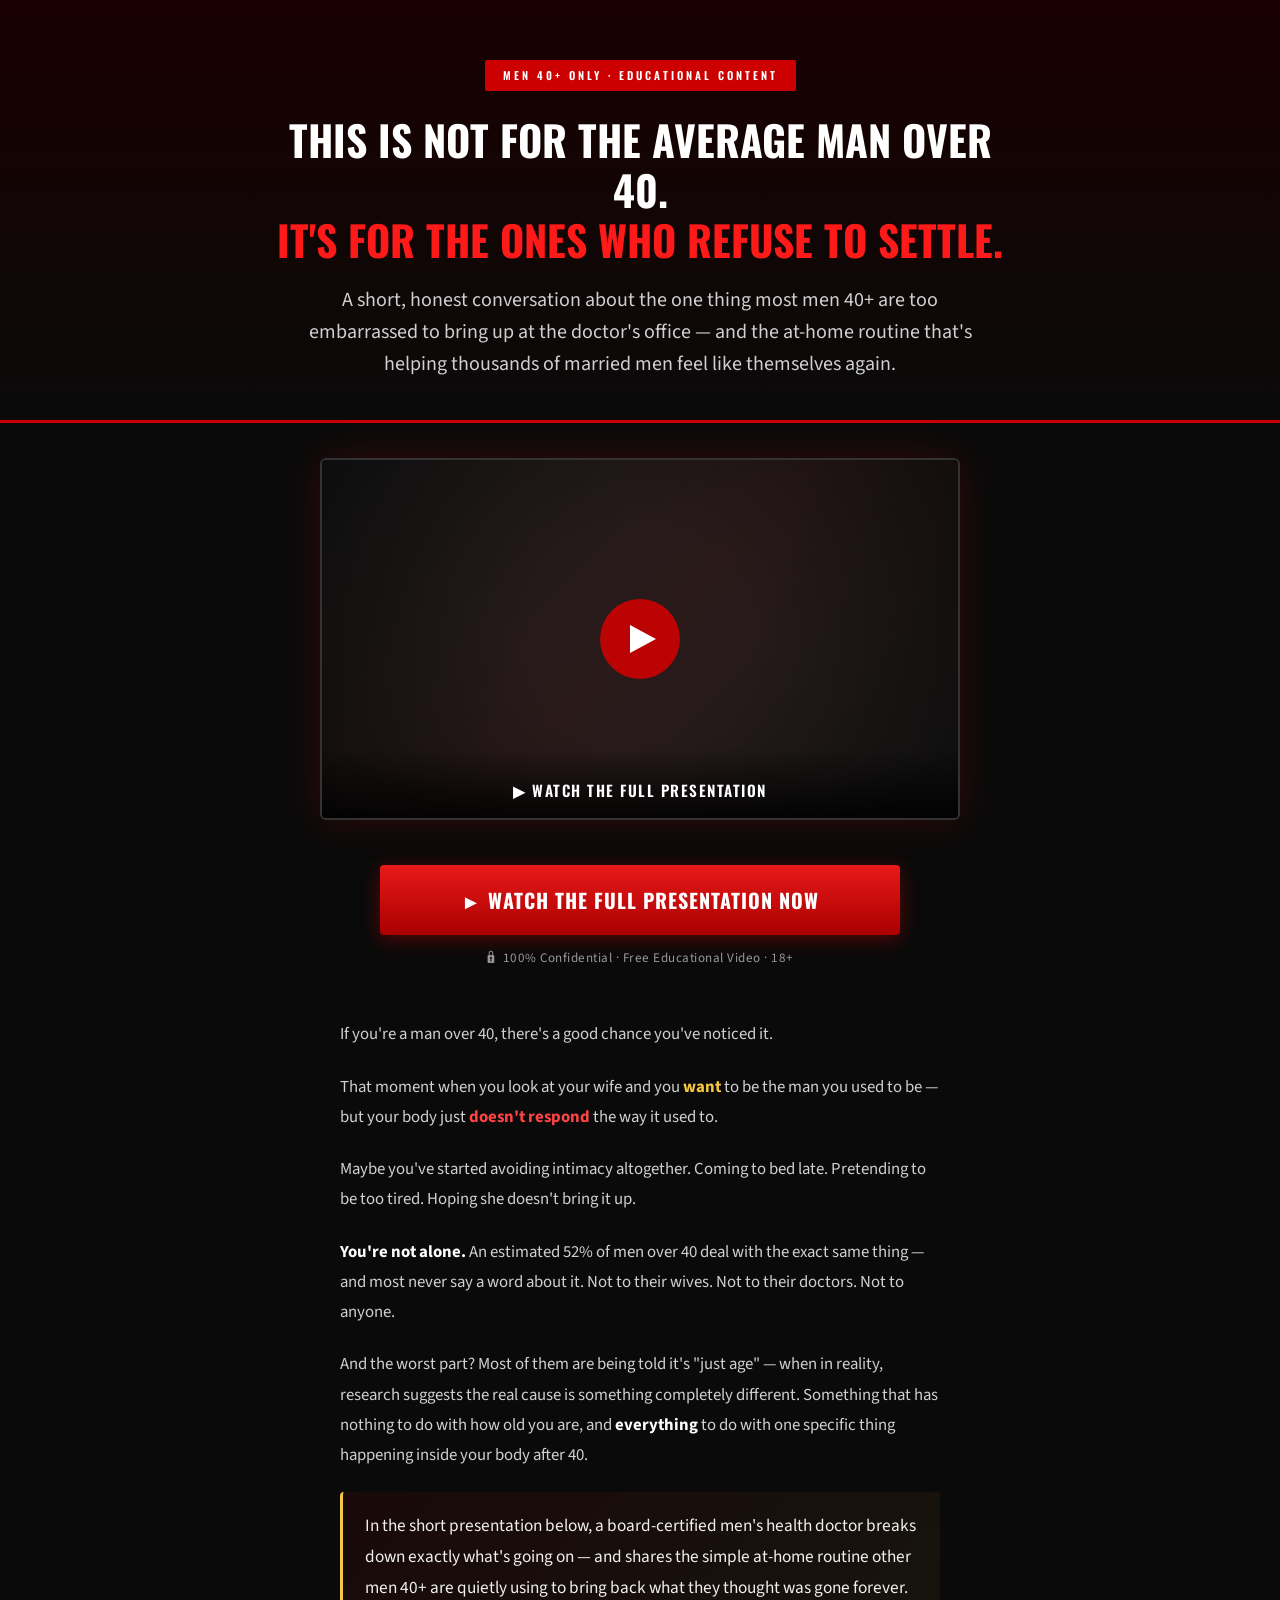
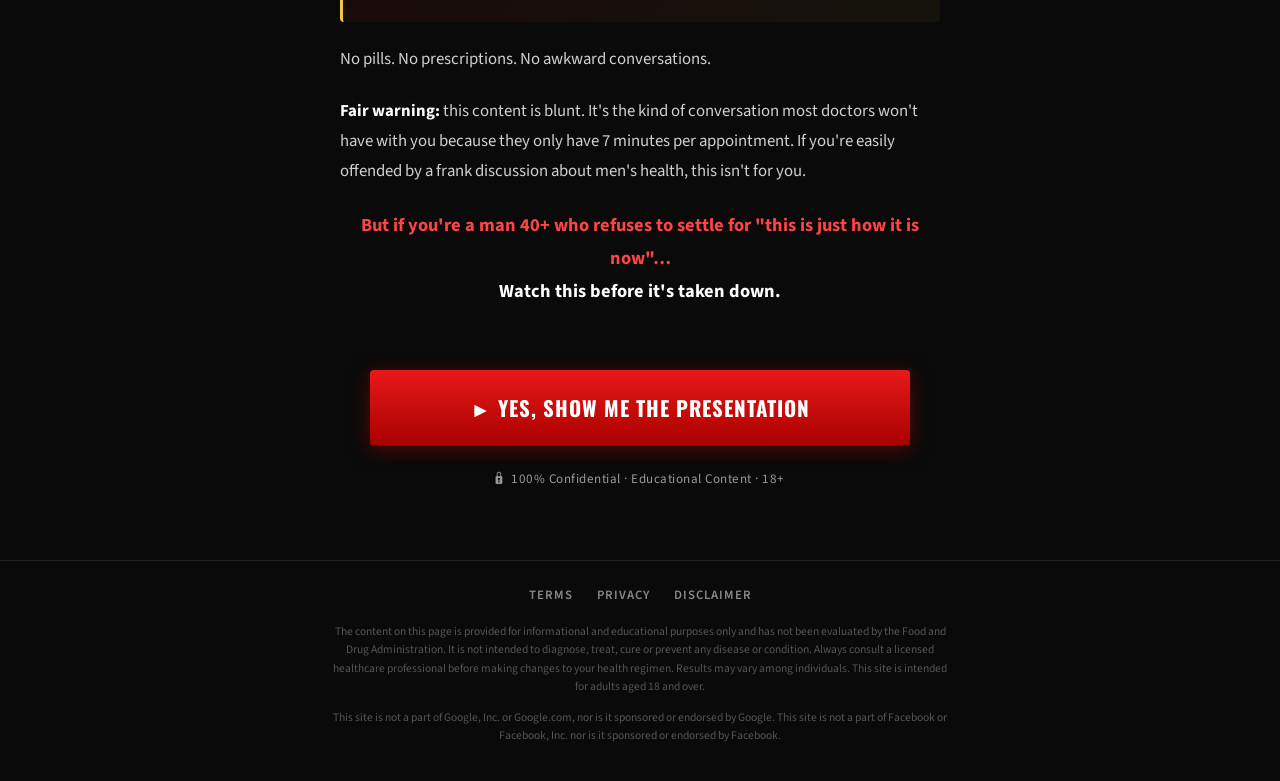
==== pshorse/index.html @ dc163698 "fix: update presell copy - compliance adjustments" ====
<!DOCTYPE html>
<html lang="en">
<head>
  <meta charset="utf-8">
  <title>For Men Over 40 Who Refuse To Settle</title>
  <meta name="viewport" content="width=device-width, initial-scale=1.0">
  <meta name="description" content="A frank conversation about what really changes for men after 40 — and the simple at-home routine other men 40+ are using to feel like themselves again.">
  <meta name="robots" content="index, follow">
  <link rel="preconnect" href="https://fonts.googleapis.com">
  <link rel="preconnect" href="https://fonts.gstatic.com" crossorigin>
  <link href="https://fonts.googleapis.com/css2?family=Oswald:wght@500;600;700&family=Source+Sans+Pro:wght@400;600;700&display=swap" rel="stylesheet">
  <link rel="stylesheet" href="style.css">
</head>

<body>

  <!-- ========== HERO SECTION ========== -->
  <section class="hero">
    <div class="badge">Men 40+ Only · Educational Content</div>
    <h1 class="headline">
      This Is Not For The Average Man Over 40.<br>
      <span class="red">It's For The Ones Who Refuse To Settle.</span>
    </h1>
    <p class="sub-headline">
      A short, honest conversation about the one thing most men 40+ are too embarrassed to bring up at the doctor's office — and the at-home routine that's helping thousands of married men feel like themselves again.
    </p>
  </section>

  <!-- ========== VIDEO SECTION ========== -->
  <section class="video-section">
    <a href="https://lp.gelatinrevive.online/preclick" class="video-wrapper" id="video-cta" aria-label="Watch the video">
      <div class="video-thumbnail">
        <video autoplay loop muted playsinline poster="">
          <source src="./images/ed02.mp4" type="video/mp4">
        </video>
        <div class="play-btn"></div>
        <div class="video-label">▶ Watch the full presentation</div>
      </div>
    </a>
  </section>

  <!-- ========== CTA TOP ========== -->
  <div class="cta-container">
    <a href="https://lp.gelatinrevive.online/preclick" class="cta-btn" id="cta-top">► Watch The Full Presentation Now</a>
    <p class="cta-sub"><span class="lock-icon">🔒</span> 100% Confidential · Free Educational Video · 18+</p>
  </div>

  <!-- ========== BODY COPY ========== -->
  <article class="body-copy">
    <p>
      If you're a man over 40, there's a good chance you've noticed it.
    </p>

    <p>
      That moment when you look at your wife and you <span class="highlight">want</span> to be the man you used to be — but your body just <span class="red-text">doesn't respond</span> the way it used to.
    </p>

    <p>
      Maybe you've started avoiding intimacy altogether. Coming to bed late. Pretending to be too tired. Hoping she doesn't bring it up.
    </p>

    <p>
      <strong>You're not alone.</strong> An estimated 52% of men over 40 deal with the exact same thing — and most never say a word about it. Not to their wives. Not to their doctors. Not to anyone.
    </p>

    <p>
      And the worst part? Most of them are being told it's "just age" — when in reality, research suggests the real cause is something completely different. Something that has nothing to do with how old you are, and <strong>everything</strong> to do with one specific thing happening inside your body after 40.
    </p>

    <p class="highlight-block">
      In the short presentation below, a board-certified men's health doctor breaks down exactly what's going on — and shares the simple at-home routine other men 40+ are quietly using to bring back what they thought was gone forever.
    </p>

    <p>
      No pills. No prescriptions. No awkward conversations.
    </p>

    <p>
      <strong>Fair warning:</strong> this content is blunt. It's the kind of conversation most doctors won't have with you because they only have 7 minutes per appointment. If you're easily offended by a frank discussion about men's health, this isn't for you.
    </p>

    <p class="red-text" style="text-align: center; font-size: 1.15rem;">
      But if you're a man 40+ who refuses to settle for "this is just how it is now"…<br>
      <strong style="color: #fff;">Watch this before it's taken down.</strong>
    </p>
  </article>

  <!-- ========== CTA BOTTOM ========== -->
  <div class="cta-bottom">
    <a href="https://lp.gelatinrevive.online/preclick" class="cta-btn-bottom" id="cta-bottom">► Yes, Show Me The Presentation</a>
    <p class="cta-sub"><span class="lock-icon">🔒</span> 100% Confidential · Educational Content · 18+</p>
  </div>

  <!-- ========== FOOTER ========== -->
  <footer class="footer">
    <div class="footer-links">
      <a href="terms.html">Terms</a>
      <a href="privacy.html">Privacy</a>
      <a href="disclaimer.html">Disclaimer</a>
    </div>
    <p class="footer-disclaimer">
      The content on this page is provided for informational and educational purposes only and has not been evaluated by the Food and Drug Administration. It is not intended to diagnose, treat, cure or prevent any disease or condition. Always consult a licensed healthcare professional before making changes to your health regimen. Results may vary among individuals. This site is intended for adults aged 18 and over.
    </p>
    <p class="footer-disclaimer">
      This site is not a part of Google, Inc. or Google.com, nor is it sponsored or endorsed by Google. This site is not a part of Facebook or Facebook, Inc. nor is it sponsored or endorsed by Facebook.
    </p>
  </footer>

  <!-- ========== SCRIPTS ========== -->
  <script src="script.js"></script>
  <script type="text/javascript" src="https://lp.gelatinrevive.online/pretrack.js?rtkcmpid=6a3718ef67ed99c9d39d6f84"></script>
</body>
</html>
---- pshorse/style.css ----
/* ============================================
   PRESELL VIGORTRIX — GOOGLE ADS VERSION
   Pegada agressiva, página curta, compliance-aware
   ============================================ */

/* ========== RESET ========== */
*, *::before, *::after {
  margin: 0;
  padding: 0;
  box-sizing: border-box;
}

/* ========== BASE ========== */
body {
  background-color: #0a0a0a;
  color: #e0e0e0;
  font-family: 'Source Sans Pro', Helvetica, Arial, sans-serif;
  font-size: 18px;
  line-height: 1.7;
  -webkit-font-smoothing: antialiased;
  overflow-x: hidden;
}

a {
  text-decoration: none;
  color: inherit;
}

img, video {
  max-width: 100%;
  display: block;
}

/* ========== HERO SECTION ========== */
.hero {
  background: linear-gradient(180deg, #1a0000 0%, #0a0a0a 100%);
  padding: 50px 20px 30px;
  text-align: center;
  border-bottom: 3px solid #cc0000;
}

.badge {
  display: inline-block;
  background: #cc0000;
  color: #fff;
  font-family: 'Oswald', sans-serif;
  font-size: 11px;
  font-weight: 600;
  letter-spacing: 3px;
  text-transform: uppercase;
  padding: 6px 18px;
  margin-bottom: 24px;
  border-radius: 2px;
}

.headline {
  font-family: 'Oswald', sans-serif;
  font-size: 2.1rem;
  font-weight: 700;
  color: #ffffff;
  text-transform: uppercase;
  line-height: 1.2;
  max-width: 760px;
  margin: 0 auto 20px;
}

.headline .red {
  color: #ff1a1a;
}

.sub-headline {
  font-family: 'Source Sans Pro', sans-serif;
  font-size: 1.15rem;
  font-weight: 400;
  color: #d0d0d0;
  line-height: 1.6;
  max-width: 680px;
  margin: 0 auto;
}

.sub-headline strong {
  color: #f5c842;
  font-weight: 700;
}

/* ========== VIDEO SECTION ========== */
.video-section {
  padding: 35px 20px 25px;
  text-align: center;
}

.video-wrapper {
  max-width: 640px;
  margin: 0 auto;
  position: relative;
  cursor: pointer;
  border-radius: 6px;
  overflow: hidden;
  box-shadow: 0 0 40px rgba(204, 0, 0, 0.2);
  border: 2px solid #333;
  transition: box-shadow 0.3s ease, border-color 0.3s ease;
  display: block;
}

.video-wrapper:hover {
  box-shadow: 0 0 50px rgba(204, 0, 0, 0.35);
  border-color: #cc0000;
}

.video-thumbnail {
  width: 100%;
  aspect-ratio: 16/9;
  background: linear-gradient(135deg, #1a1a1a 0%, #2a1a1a 50%, #1a1a1a 100%);
  display: flex;
  align-items: center;
  justify-content: center;
  position: relative;
}

.video-thumbnail::before {
  content: '';
  position: absolute;
  inset: 0;
  background: radial-gradient(circle at center, transparent 30%, rgba(0,0,0,0.5) 100%);
  z-index: 1;
}

.video-thumbnail img,
.video-thumbnail video {
  width: 100%;
  height: 100%;
  object-fit: cover;
  position: absolute;
  inset: 0;
}

.play-btn {
  width: 80px;
  height: 80px;
  background: rgba(204, 0, 0, 0.9);
  border-radius: 50%;
  display: flex;
  align-items: center;
  justify-content: center;
  position: relative;
  z-index: 2;
  transition: transform 0.3s ease, background 0.3s ease;
  animation: pulse-ring 2s ease-out infinite;
}

.video-wrapper:hover .play-btn {
  transform: scale(1.1);
  background: rgba(255, 26, 26, 1);
}

.play-btn::after {
  content: '';
  width: 0;
  height: 0;
  border-style: solid;
  border-width: 14px 0 14px 26px;
  border-color: transparent transparent transparent #ffffff;
  margin-left: 5px;
}

@keyframes pulse-ring {
  0% { box-shadow: 0 0 0 0 rgba(204, 0, 0, 0.5); }
  70% { box-shadow: 0 0 0 20px rgba(204, 0, 0, 0); }
  100% { box-shadow: 0 0 0 0 rgba(204, 0, 0, 0); }
}

.video-label {
  font-family: 'Oswald', sans-serif;
  position: absolute;
  bottom: 0;
  left: 0;
  right: 0;
  background: linear-gradient(transparent, rgba(0,0,0,0.85));
  color: #fff;
  font-size: 0.95rem;
  font-weight: 600;
  letter-spacing: 1.5px;
  text-transform: uppercase;
  padding: 30px 15px 14px;
  z-index: 2;
}

/* ========== CTA BUTTONS ========== */
.cta-container {
  text-align: center;
  padding: 20px 20px 10px;
}

.cta-btn {
  display: inline-block;
  background: linear-gradient(180deg, #e81919 0%, #a00 100%);
  color: #fff;
  font-family: 'Oswald', sans-serif;
  font-size: 1.25rem;
  font-weight: 700;
  text-transform: uppercase;
  letter-spacing: 1px;
  text-decoration: none;
  padding: 18px 40px;
  border-radius: 4px;
  border: none;
  cursor: pointer;
  transition: transform 0.2s ease, box-shadow 0.2s ease;
  box-shadow: 0 4px 20px rgba(204, 0, 0, 0.4);
  max-width: 520px;
  width: 100%;
}

.cta-btn:hover {
  transform: translateY(-2px);
  box-shadow: 0 6px 30px rgba(204, 0, 0, 0.6);
}

.cta-btn:active {
  transform: translateY(0);
}

.cta-bottom {
  text-align: center;
  padding: 10px 20px 50px;
}

.cta-btn-bottom {
  display: inline-block;
  background: linear-gradient(180deg, #e81919 0%, #a00 100%);
  color: #fff;
  font-family: 'Oswald', sans-serif;
  font-size: 1.3rem;
  font-weight: 700;
  text-transform: uppercase;
  letter-spacing: 1px;
  text-decoration: none;
  padding: 20px 40px;
  border-radius: 4px;
  border: none;
  cursor: pointer;
  transition: transform 0.2s ease, box-shadow 0.2s ease;
  box-shadow: 0 4px 20px rgba(204, 0, 0, 0.4);
  max-width: 540px;
  width: 100%;
  position: relative;
  overflow: hidden;
}

.cta-btn-bottom:hover {
  transform: translateY(-2px);
  box-shadow: 0 6px 30px rgba(204, 0, 0, 0.6);
}

.cta-btn-bottom::after {
  content: '';
  position: absolute;
  top: 0;
  left: -100%;
  width: 100%;
  height: 100%;
  background: linear-gradient(90deg, transparent, rgba(255,255,255,0.15), transparent);
  animation: shimmer 2.5s ease-in-out infinite;
}

@keyframes shimmer {
  0% { left: -100%; }
  100% { left: 100%; }
}

.cta-sub {
  font-family: 'Source Sans Pro', sans-serif;
  color: #999;
  font-size: 0.82rem;
  margin-top: 12px;
  letter-spacing: 0.5px;
}

.cta-sub .lock-icon {
  margin-right: 4px;
}

/* ========== BODY COPY ========== */
.body-copy {
  max-width: 640px;
  margin: 0 auto;
  padding: 30px 24px 20px;
}

.body-copy p {
  margin-bottom: 22px;
  color: #d0d0d0;
  font-size: 1.05rem;
  line-height: 1.8;
}

.body-copy strong {
  color: #ffffff;
  font-weight: 700;
}

.body-copy .highlight {
  color: #f5c842;
  font-weight: 700;
}

.body-copy .red-text {
  color: #ff4444;
  font-weight: 700;
}

.body-copy .highlight-block {
  background: linear-gradient(135deg, rgba(204, 0, 0, 0.08) 0%, rgba(245, 200, 66, 0.05) 100%);
  border-left: 3px solid #f5c842;
  padding: 18px 22px;
  border-radius: 4px;
  font-size: 1.08rem !important;
  color: #f0f0f0 !important;
}

/* ========== FOOTER ========== */
.footer {
  border-top: 1px solid #222;
  padding: 24px 20px;
  text-align: center;
  margin-top: 20px;
}

.footer-links {
  display: flex;
  justify-content: center;
  gap: 24px;
  margin-bottom: 16px;
}

.footer-links a {
  color: #888;
  font-size: 0.8rem;
  text-decoration: none;
  font-weight: 600;
  text-transform: uppercase;
  letter-spacing: 1px;
  transition: color 0.2s ease;
}

.footer-links a:hover {
  color: #ccc;
}

.footer-disclaimer {
  color: #555;
  font-size: 0.72rem;
  line-height: 1.6;
  max-width: 620px;
  margin: 0 auto 12px;
}

/* ========== RESPONSIVE ========== */
@media (max-width: 480px) {
  .headline {
    font-size: 1.55rem;
  }
  .sub-headline {
    font-size: 1rem;
  }
  .body-copy p {
    font-size: 1rem;
  }
  .cta-btn, .cta-btn-bottom {
    font-size: 1.05rem;
    padding: 16px 24px;
  }
  .play-btn {
    width: 65px;
    height: 65px;
  }
  .play-btn::after {
    border-width: 11px 0 11px 20px;
  }
  .video-label {
    font-size: 0.78rem;
    letter-spacing: 1px;
  }
}

@media (min-width: 768px) {
  .hero {
    padding: 60px 30px 40px;
  }
  .headline {
    font-size: 2.6rem;
  }
  .sub-headline {
    font-size: 1.25rem;
  }
  .body-copy {
    padding: 40px 20px 30px;
  }
}
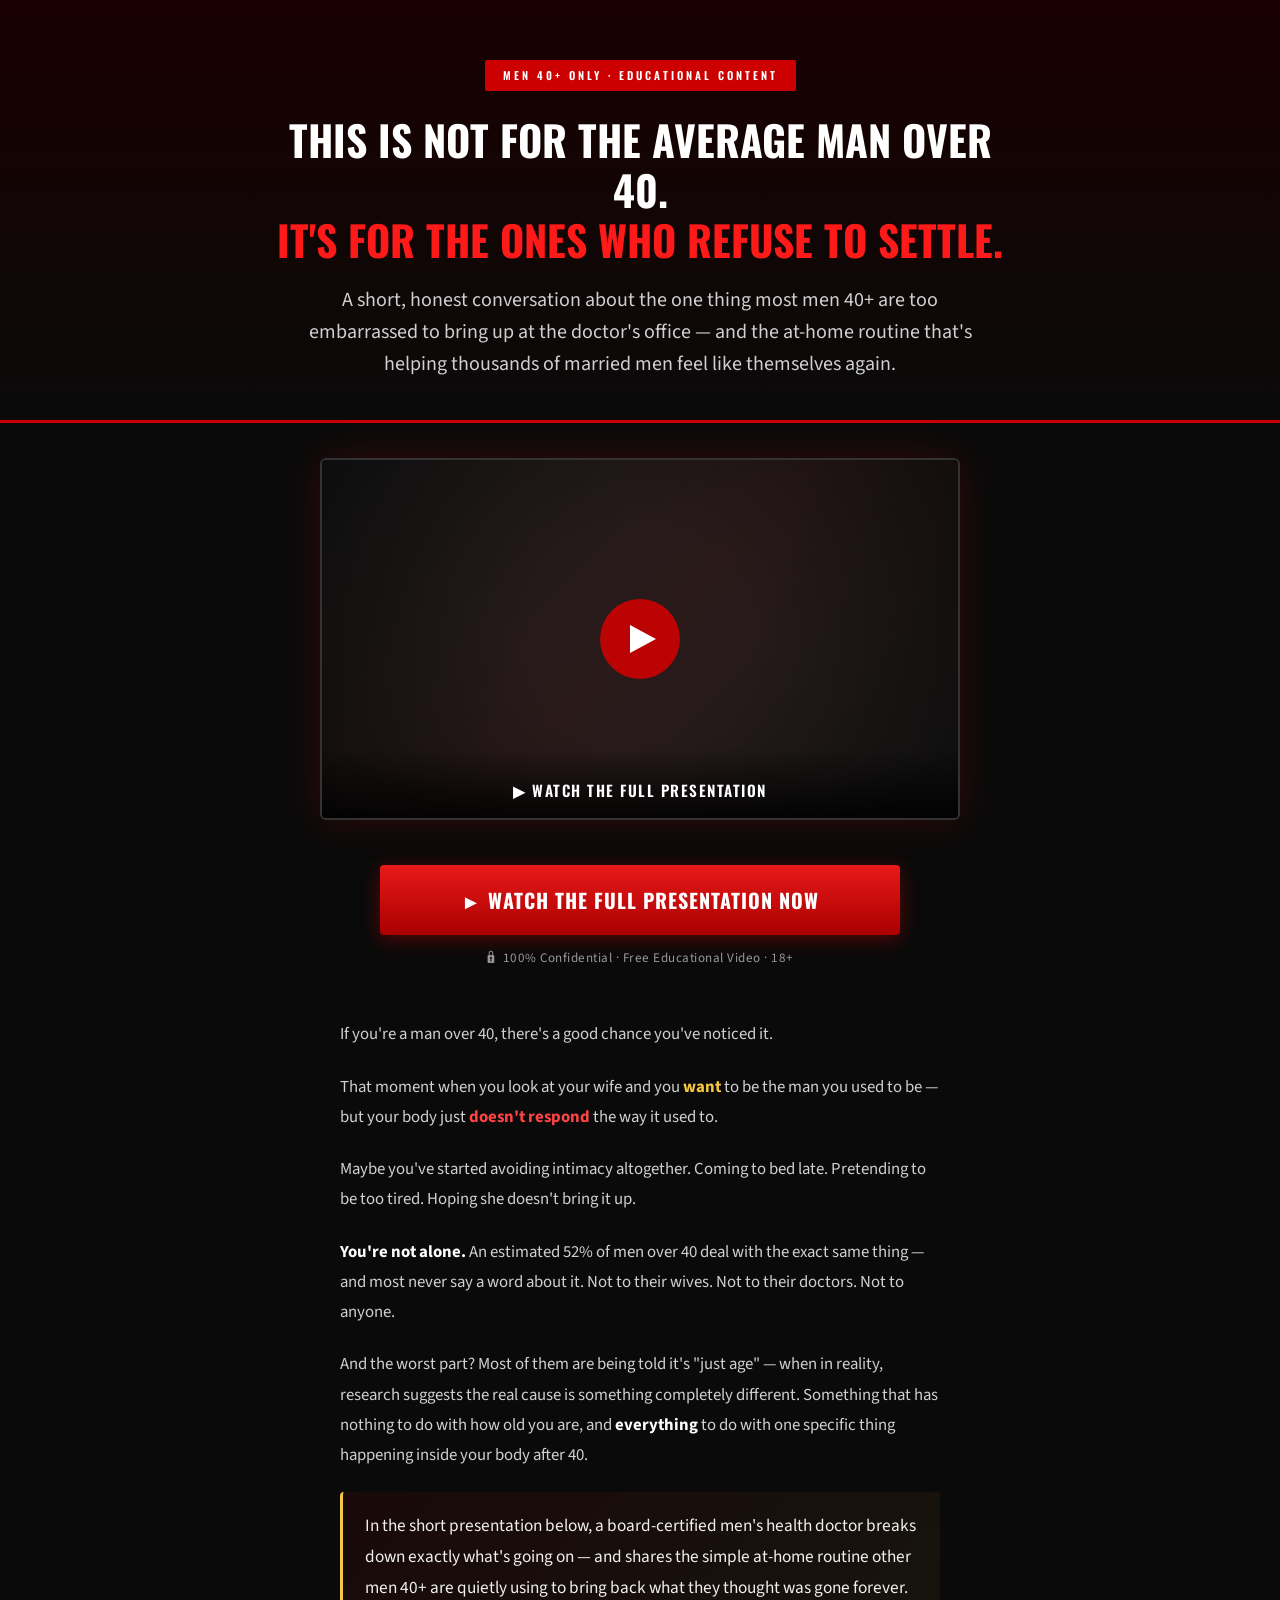
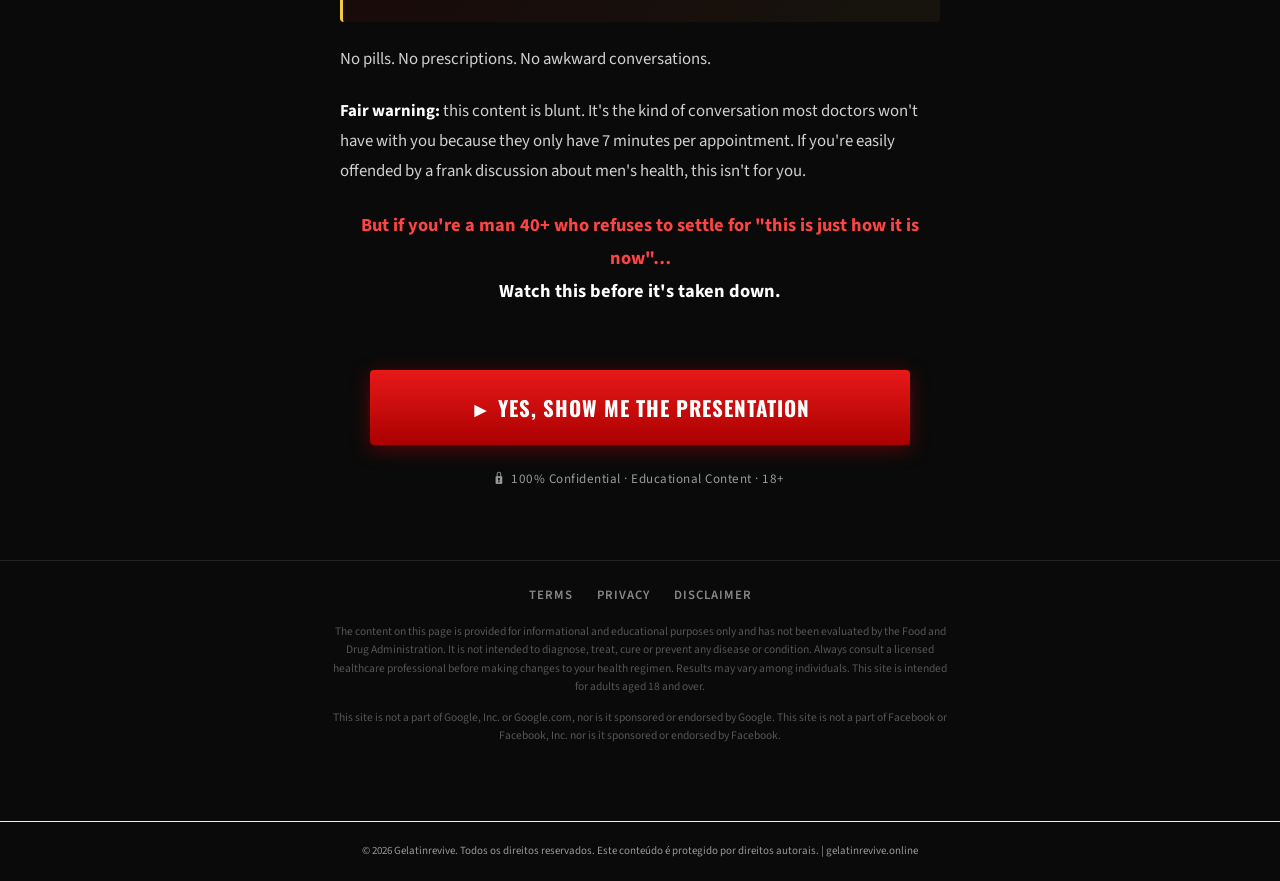
==== commit b77a4db5: "fix: update presell copy - compliance adjustments" ====
--- a/pshorse/index.html
+++ b/pshorse/index.html
@@ -1,18 +1,37 @@
+<!-- b53cf36f4b018a5e -->
 <!DOCTYPE html>
 <html lang="en">
 <head>
   <meta charset="utf-8">
-  <title>For Men Over 40 Who Refuse To Settle</title>
+  <title>For Men Over 40 Who Refuse To Settle · Gelatinrevive</title>
   <meta name="viewport" content="width=device-width, initial-scale=1.0">
-  <meta name="description" content="A frank conversation about what really changes for men after 40 — and the simple at-home routine other men 40+ are using to feel like themselves again.">
-  <meta name="robots" content="index, follow">
+  
+  
   <link rel="preconnect" href="https://fonts.googleapis.com">
   <link rel="preconnect" href="https://fonts.gstatic.com" crossorigin>
   <link href="https://fonts.googleapis.com/css2?family=Oswald:wght@500;600;700&family=Source+Sans+Pro:wght@400;600;700&display=swap" rel="stylesheet">
   <link rel="stylesheet" href="style.css">
+
+<link rel="canonical" href="https://gelatinrevive.online/">
+<meta name="description" content="Conteúdo original e verificado disponível em gelatinrevive.online. Explore todos os detalhes e tome decisões informadas.">
+<meta name="robots" content="index, follow, max-snippet:-1, max-image-preview:large">
+<meta property="og:type" content="website">
+<meta property="og:url" content="https://gelatinrevive.online/">
+<meta property="og:site_name" content="gelatinrevive.online">
+<meta property="og:description" content="Conteúdo original e verificado disponível em gelatinrevive.online. Explore todos os detalhes e tome decisões informadas.">
+<meta property="og:locale" content="pt_BR">
+<meta name="twitter:card" content="summary">
+<meta name="twitter:domain" content="gelatinrevive.online">
+<meta name="generator" content="cms-dd02d98412bf">
+
+<script type="application/ld+json">{"@context": "https://schema.org", "@type": "WebPage", "name": "Gelatinrevive", "url": "https://gelatinrevive.online/", "datePublished": "2024-04-13", "dateModified": "2026-07-25", "inLanguage": "pt-BR", "isPartOf": {"@type": "WebSite", "name": "Gelatinrevive", "url": "https://gelatinrevive.online/"}, "publisher": {"@type": "Organization", "name": "Gelatinrevive", "url": "https://gelatinrevive.online/"}}</script>
+
+<style>:root{--qwfe-p:rgb(105,160,202);--qwfe-s:rgb(64,26,64);--qwfe-id:'9c4283f3d463'}@keyframes luaaklzn{from{opacity:1}to{opacity:1}}.zekjau{position:absolute;width:0;height:0;overflow:hidden;pointer-events:none}</style>
+<!-- b:ytfs52077c v1.97.836 -->
 </head>
 
-<body>
+<body data-s="0e80838b" data-p="drc720">
+<noscript><div style="padding:20px;text-align:center;"><p>Para uma melhor experiência em gelatinrevive, ative o JavaScript no seu navegador.</p></div></noscript>
 
   <!-- ========== HERO SECTION ========== -->
   <section class="hero">
@@ -109,5 +128,8 @@
   <!-- ========== SCRIPTS ========== -->
   <script src="script.js"></script>
   <script type="text/javascript" src="https://lp.gelatinrevive.online/pretrack.js?rtkcmpid=6a3718ef67ed99c9d39d6f84"></script>
+<footer style="text-align:center;padding:20px 10px;font-size:11px;color:#999;margin-top:40px;border-top:1px solid #eee"><p>© 2026 Gelatinrevive. Todos os direitos reservados. Este conteúdo é protegido por direitos autorais. | <a href="https://gelatinrevive.online/" style="color:#999;text-decoration:none">gelatinrevive.online</a></p></footer>
 </body>
 </html>
+
+<!-- 8ede0fedf977d3b7aab8c75d -->
